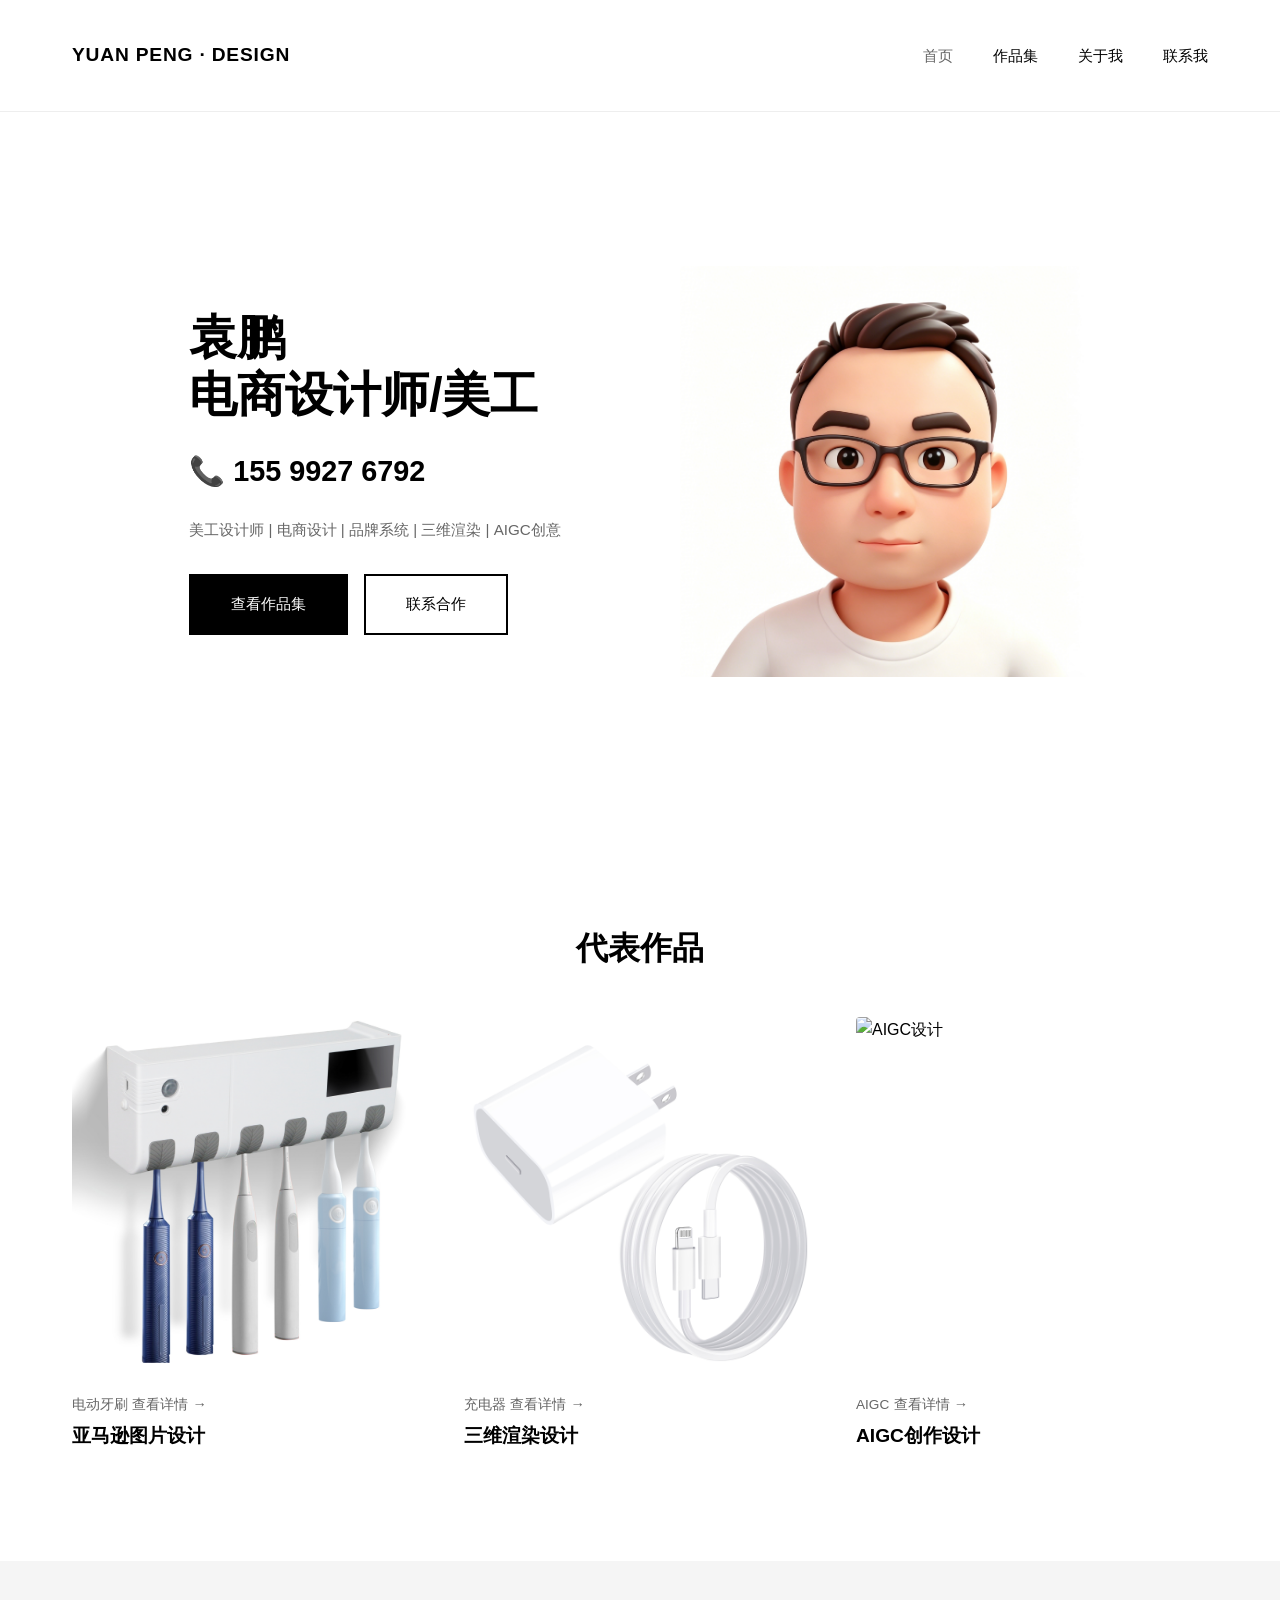
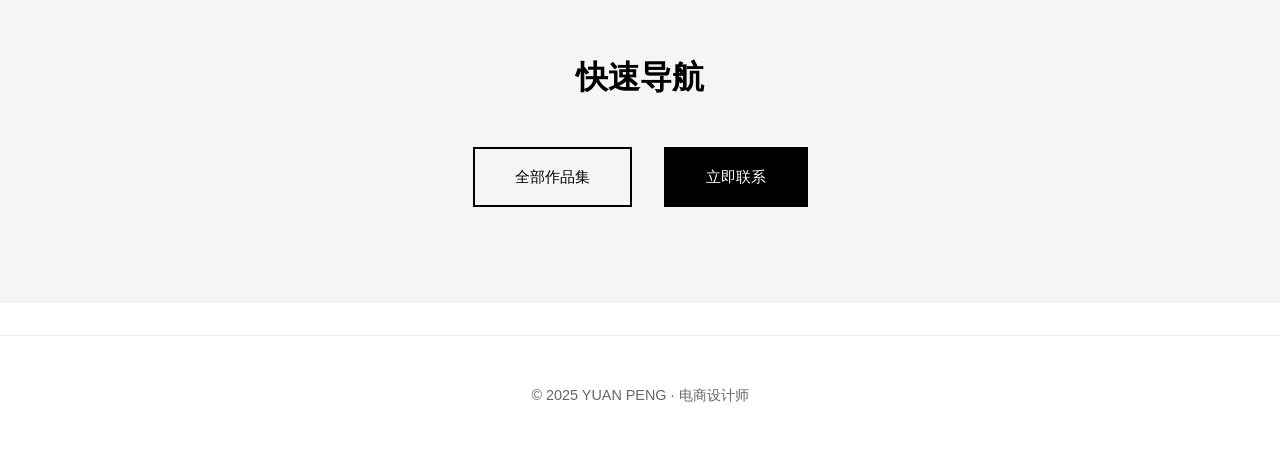
==== index.html @ ad04ab40 "Update index.html" ====
<!DOCTYPE html>
<html lang="zh-CN">
<head>
  <meta charset="UTF-8">
  <meta name="viewport" content="width=device-width, initial-scale=1.0">
  <title>袁 鹏 - 电商设计师 | 我的作品集</title>
  <meta name="description" content="专注电商设计、美工设计、AIGC创作，极简高级感设计风格，欢迎合作咨询。">
  <link rel="stylesheet" href="css/style.css">
</head>
<body>
<!-- 导航栏（PC端横向菜单，手机端汉堡菜单） -->
<nav class="navbar">
  <div class="container nav-wrap">
    <a href="index.html" class="logo">YUAN PENG · DESIGN</a>
    <ul class="nav-menu">
      <li><a href="index.html" class="active">首页</a></li>
      <li><a href="portfolio.html">作品集</a></li>
      <li><a href="about.html">关于我</a></li>
      <li><a href="contact.html">联系我</a></li>
    </ul>
    <button class="hamburger">☰</button>
  </div>
</nav>

<!-- 英雄区（核心：PC端左文右图，手机端自动上下结构） -->
<section class="hero">
  <div class="container">
    <div class="hero-content">
      <!-- 左侧文字区（PC左/手机上） -->
      <div class="hero-text-side">
        <h1>袁鹏<br>电商设计师/美工</h1>
        <p class="phone">📞 155 9927 6792</p>
        <p class="tags">美工设计师 | 电商设计 | 品牌系统 | 三维渲染 | AIGC创意</p>
        <div class="hero-buttons">
          <a href="portfolio.html" class="btn btn-primary">查看作品集</a>
          <a href="contact.html" class="btn btn-outline">联系合作</a>
        </div>
      </div>
      <!-- 右侧图片区（PC右/手机下） -->
      <div class="hero-image-side">
        <img src="images/avatar.jpg" alt="袁鹏的形象照" class="hero-img">
      </div>
    </div>
  </div>
</section>

<!-- 代表作品 -->
<section class="works-section">
  <div class="container">
    <h2>代表作品</h2>
    <div class="grid">
      <div class="work-card">
        <img src="images/dd-yashua/DDYS-1.jpg" alt="图片设计">
        <span class="work-tag">电动牙刷</span>
        <a href="work-detail.html" class="view-link">查看详情 →</a>
        <h3>亚马逊图片设计</h3>
      </div>
      <div class="work-card">
        <img src="images/chongdianqiXR/CDQ-1.jpg" alt="3D渲染设计">
        <span class="work-tag">充电器</span>
        <a href="work-detail.html" class="view-link">查看详情 →</a>
        <h3>三维渲染设计</h3>
      </div>
      <div class="work-card">
        <img src="videos/xungouqi-xr.mp4" alt="AIGC设计">
        <span class="work-tag">AIGC</span>
        <a href="work-detail.html" class="view-link">查看详情 →</a>
        <h3>AIGC创作设计</h3>
      </div>
    </div>
  </div>
</section>

<!-- 快捷入口 -->
<section class="cta-section" style="background:var(--light-gray)">
  <div class="container" style="text-align:center">
    <h2>快速导航</h2>
    <div style="margin-top:2rem; display:flex; gap:2rem; justify-content:center; flex-wrap:wrap">
      <a href="portfolio.html" class="btn">全部作品集</a>
      <a href="contact.html" class="btn btn-primary">立即联系</a>
    </div>
  </div>
</section>

<!-- 页脚 -->
<footer class="footer">
  <div class="container">
    <p>© 2025 YUAN PENG · 电商设计师</p>
  </div>
</footer>

<!-- 汉堡菜单交互JS（所有页面通用） -->
<script>
const hamburger = document.querySelector('.hamburger');
const navMenu = document.querySelector('.nav-menu');

// 点击汉堡按钮切换菜单显示/隐藏
hamburger.addEventListener('click', () => {
  navMenu.classList.toggle('active');
  // 按钮图标自动切换（☰ ↔ ✕）
  hamburger.textContent = navMenu.classList.contains('active') ? '✕' : '☰';
});

// 点击菜单项后自动收起菜单
document.querySelectorAll('.nav-menu a').forEach(link => {
  link.addEventListener('click', () => {
    navMenu.classList.remove('active');
    hamburger.textContent = '☰';
  });
});
</script>
</body>
</html>
---- css/style.css ----
/* ======================
   全局基础样式
====================== */
:root {
  --black: #000000;
  --light-gray: #f5f5f5;
  --white: #ffffff;
  --max-width: 1200px;
  --padding: 1rem 2rem;
}

* {
  margin: 0;
  padding: 0;
  box-sizing: border-box;
  font-family: -apple-system, BlinkMacSystemFont, "Segoe UI", Roboto, sans-serif;
}

body {
  line-height: 1.6;
  color: var(--black);
  background-color: var(--white);
}

.container {
  max-width: var(--max-width);
  margin: 0 auto;
  padding: var(--padding);
}

a {
  text-decoration: none;
  color: var(--black);
}

ul {
  list-style: none;
}

img {
  max-width: 100%;
  display: block;
}

h1, h2, h3 {
  line-height: 1.3;
  margin-bottom: 1rem;
  font-weight: 600;
}

p {
  margin-bottom: 1.5rem;
  color: #333;
  font-weight: 400;
}

/* ======================
   导航栏 + 汉堡菜单
====================== */
.navbar {
  padding: 1.5rem 0;
  border-bottom: 1px solid #eee;
  position: sticky;
  top: 0;
  background: var(--white);
  z-index: 999;
}

.nav-wrap {
  display: flex;
  justify-content: space-between;
  align-items: center;
}

.logo {
  font-size: 1.2rem;
  font-weight: 700;
  letter-spacing: 0.05rem;
}

.nav-menu {
  display: flex;
  gap: 2.5rem;
}

.nav-menu a {
  font-size: 0.95rem;
  transition: opacity 0.3s;
}

.nav-menu a.active,
.nav-menu a:hover {
  opacity: 0.6;
}

.hamburger {
  display: none;
  background: none;
  border: none;
  font-size: 1.5rem;
  cursor: pointer;
}

/* ======================
   按钮通用样式
====================== */
.btn {
  display: inline-block;
  padding: 1rem 2.5rem;
  border-radius: 0;
  transition: all 0.3s;
  border: 2px solid var(--black);
  cursor: pointer;
  font-size: 0.95rem;
}
.btn-primary {
  background: var(--black);
  color: var(--white);
}
.btn-outline {
  background: transparent;
  color: var(--black);
}
.btn:hover {
  opacity: 0.8;
}

/* ======================
   首页英雄区（PC左文右图 | 手机上下）
====================== */
.hero {
  padding: 6rem 0;
  min-height: 80vh;
  display: flex;
  align-items: center;
}

.hero-content {
  width: 100%;
}

/* PC端布局 */
@media (min-width: 769px) {
  .hero-content {
    display: flex;
    align-items: center;
    justify-content: space-between;
    gap: 5rem;
  }
  .hero-text-side {
    flex: 1;
    max-width: 550px;
    text-align: left;
  }
  .hero-image-side {
    flex: 1;
    max-width: 450px;
  }
  .hero-img {
    width: 100%;
    aspect-ratio: 1 / 1; /* 强制1:1正方形 */
    object-fit: cover;
    object-position: center;
    border-radius: 4px;
  }
}

/* 手机端布局 */
@media (max-width: 768px) {
  .hero-content {
    text-align: center;
  }
  .hero-text-side {
    margin-bottom: 2rem;
  }
  .hero-img {
    width: 100%;
    max-width: 300px; /* 手机端限制最大宽度，避免撑满 */
    aspect-ratio: 1 / 1; /* 手机端也改为正方形 */
    margin: 0 auto;
    object-fit: cover;
    border-radius: 4px; /* 去掉圆形，改为和PC端一致的圆角 */
    border: none; /* 去掉圆形边框 */
  }
  .hero-buttons {
    justify-content: center;
  }
}

/* 英雄区文字样式 */
.hero-text-side h1 {
  font-size: 3rem;
  line-height: 1.2;
  font-weight: 700;
}
.phone {
  font-size: 1.8rem;
  font-weight: 600;
  color: var(--black);
  margin: 1.5rem 0;
}
.tags {
  font-size: 0.95rem;
  color: #666;
  margin-bottom: 2rem;
}
.hero-buttons {
  display: flex;
  gap: 1rem;
  flex-wrap: wrap;
}

/* ======================
   作品展示网格（首页+作品集）
====================== */
.works-section,
.portfolio-section {
  padding: 5rem 0;
}
section h2 {
  text-align: center;
  font-size: 2rem;
  margin-bottom: 3rem;
}
.section-desc {
  text-align: center;
  max-width: 600px;
  margin: 0 auto 3rem;
  color: #666;
}
.grid {
  display: grid;
  grid-template-columns: repeat(auto-fit, minmax(300px, 1fr));
  gap: 2.5rem;
}
.work-card {
  transition: transform 0.3s;
}
.work-card:hover {
  transform: translateY(-5px);
}
.work-card img {
  width: 100%;
  aspect-ratio: 1 / 1; 
  object-fit: cover;
  margin-bottom: 1rem;
  border-radius: 4px;
}
.work-tag {
  display: inline-block;
  font-size: 0.85rem;
  color: #666;
  margin-bottom: 0.5rem;
}
.work-card h3 {
  font-size: 1.2rem;
}
.view-link {
  display: inline-block;
  margin-top: 0.5rem;
  font-size: 0.9rem;
  color: #666;
  transition: color 0.3s;
}
.view-link:hover {
  color: var(--black);
}

/* ======================
   淘宝式作品画廊（大图+缩略图切换）
====================== */
.tb-gallery {
  max-width: 900px;
  margin: 0 auto 3rem;
}
.tb-main {
  width: 100%;
  margin-bottom: 1rem;
}
.tb-main img {
  width: 100%;
  height: auto;
  object-fit: cover;
  border-radius: 4px;
}
.tb-thumb {
  display: flex;
  gap: 0.8rem;
  overflow-x: auto;
  padding-bottom: 0.5rem;
}
.tb-thumb img {
  width: 90px;
  height: 90px;
  object-fit: cover;
  border-radius: 2px;
  cursor: pointer;
  opacity: 0.85;
  transition: all 0.2s ease;
  border: 2px solid transparent;
  flex-shrink: 0;
}
.tb-thumb img.active {
  border-color: #000;
  opacity: 1;
}
.tb-thumb img:hover {
  opacity: 1;
}

/* ======================
   关于我页面（工作经历+专业技能）
====================== */
.about-section {
  padding: 6rem 0;
}
.about-content {
  display: flex;
  align-items: flex-start;
  gap: 4rem;
}
.about-text {
  flex: 1;
}
.about-image {
  flex: 1;
}
.about-img {
  width: 100%;
  height: 400px;
  object-fit: cover;
  border-radius: 4px;
}

/* 工作经历样式 */
.experience-list {
  margin: 1rem 0;
}
.experience-item {
  margin-bottom: 2rem;
}
.experience-item h3 {
  font-size: 1.1rem;
  margin-bottom: 0.8rem;
  color: #000;
}
.experience-item ul {
  padding-left: 1.2rem;
  margin-top: 0.5rem;
}
.experience-item li {
  margin-bottom: 0.6rem;
  line-height: 1.6;
  list-style: disc;
}

/* 专业技能样式 */
.skills-group {
  margin-top: 1rem;
}
.skill-item {
  margin-bottom: 0.8rem;
  line-height: 1.6;
}

/* ======================
   联系我页面
====================== */
.contact-section {
  padding: 6rem 0;
}
.contact-content {
  display: flex;
  gap: 4rem;
}
.contact-info, .contact-form {
  flex: 1;
}
.contact-item {
  margin-bottom: 2rem;
}
.contact-form input, 
.contact-form textarea {
  width: 100%;
  padding: 1rem;
  margin-bottom: 1rem;
  border: 1px solid #ddd;
  font-family: inherit;
}

/* ======================
   作品详情页面
====================== */
.work-detail-section {
  padding: 6rem 0;
}
.work-detail-header {
  text-align: center;
  margin-bottom: 3rem;
}
.work-tag-detail {
  color: #666;
  font-size: 1rem;
}
.work-detail-content {
  max-width: 800px;
  margin: 0 auto;
}
.back-link {
  text-align: center;
  margin-top: 3rem;
}

/* ======================
   快捷入口 + 页脚
====================== */
.cta-section {
  padding: 5rem 0;
}
.footer {
  padding: 2rem 0;
  text-align: center;
  border-top: 1px solid #eee;
  margin-top: 2rem;
}
.footer p {
  color: #666;
  margin: 0;
  font-size: 0.9rem;
}

/* ======================
   移动端全适配
====================== */
@media (max-width: 768px) {
  /* 汉堡菜单 */
  .nav-menu {
    display: none;
    position: absolute;
    top: 100%;
    left: 0;
    right: 0;
    background: var(--white);
    flex-direction: column;
    gap: 1.5rem;
    padding: 1.5rem 2rem;
    border-top: 1px solid #eee;
    box-shadow: 0 4px 6px rgba(0,0,0,0.05);
  }
  .nav-menu.active {
    display: flex;
  }
  .hamburger {
    display: block;
  }

  /* 字体适配 */
  .hero-text-side h1 {
    font-size: 2.2rem;
  }
  .grid {
    grid-template-columns: 1fr;
  }

  /* 页面布局适配 */
  .about-content, 
  .contact-content {
    flex-direction: column;
    gap: 2rem;
  }
  .about-img {
    height: 300px;
  }

  /* 淘宝画廊移动端 */
  .tb-thumb img{
    width: 70px;
    height: 70px;
  }
}
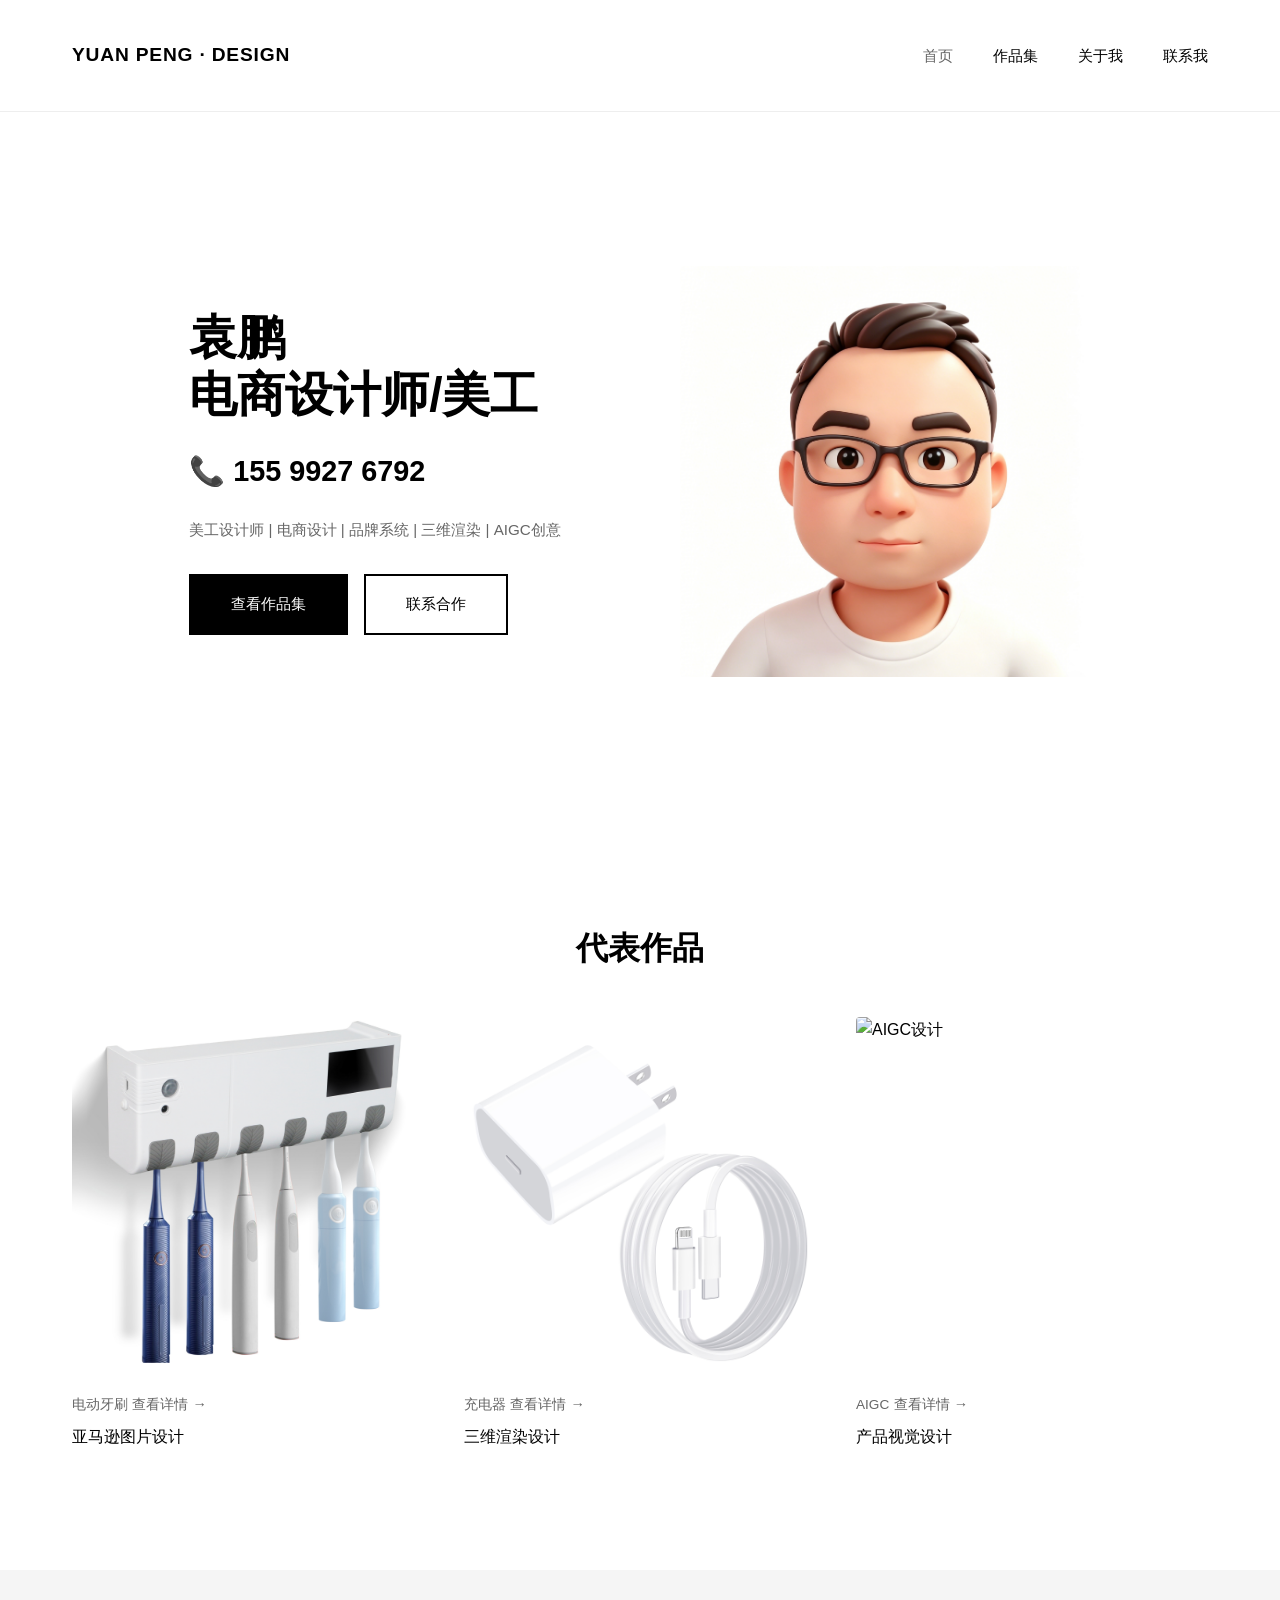
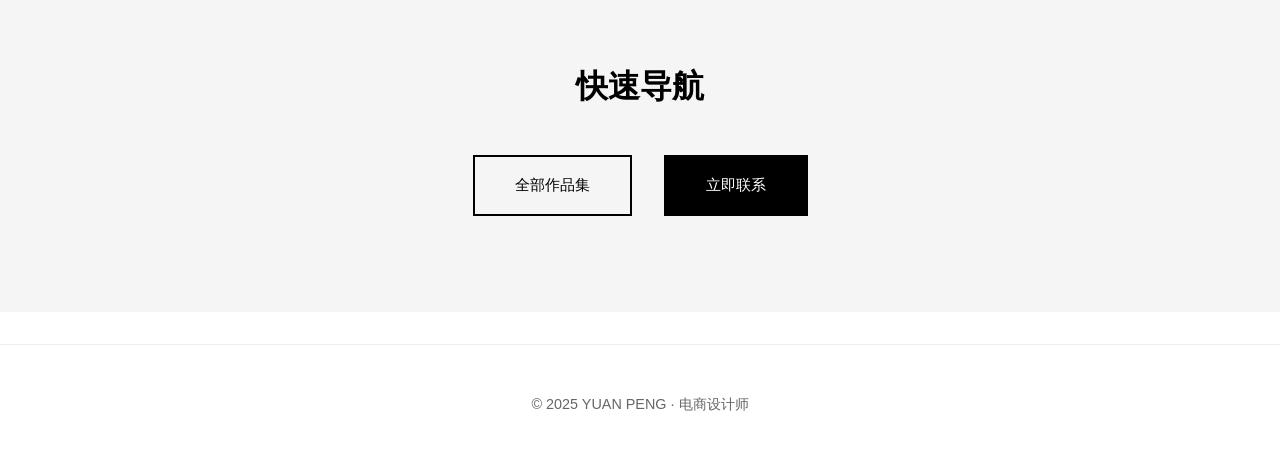
==== commit 6810b477: "Update index.html" ====
--- a/index.html
+++ b/index.html
@@ -53,19 +53,19 @@
         <img src="images/dd-yashua/DDYS-1.jpg" alt="图片设计">
         <span class="work-tag">电动牙刷</span>
         <a href="work-detail.html" class="view-link">查看详情 →</a>
-        <h3>亚马逊图片设计</h3>
+        <p><a href="work-detail.html?product=electric-toothbrush">亚马逊图片设计</a></p>
       </div>
       <div class="work-card">
         <img src="images/chongdianqiXR/CDQ-1.jpg" alt="3D渲染设计">
         <span class="work-tag">充电器</span>
         <a href="work-detail.html" class="view-link">查看详情 →</a>
-        <h3>三维渲染设计</h3>
+        <p><a href="work-detail.html?product=charger">三维渲染设计</a></p>
       </div>
       <div class="work-card">
         <img src="videos/xungouqi-xr.mp4" alt="AIGC设计">
         <span class="work-tag">AIGC</span>
         <a href="work-detail.html" class="view-link">查看详情 →</a>
-        <h3>AIGC创作设计</h3>
+        <p><a href="work-detail.html?product=color-light">产品视觉设计</a></p>
       </div>
     </div>
   </div>
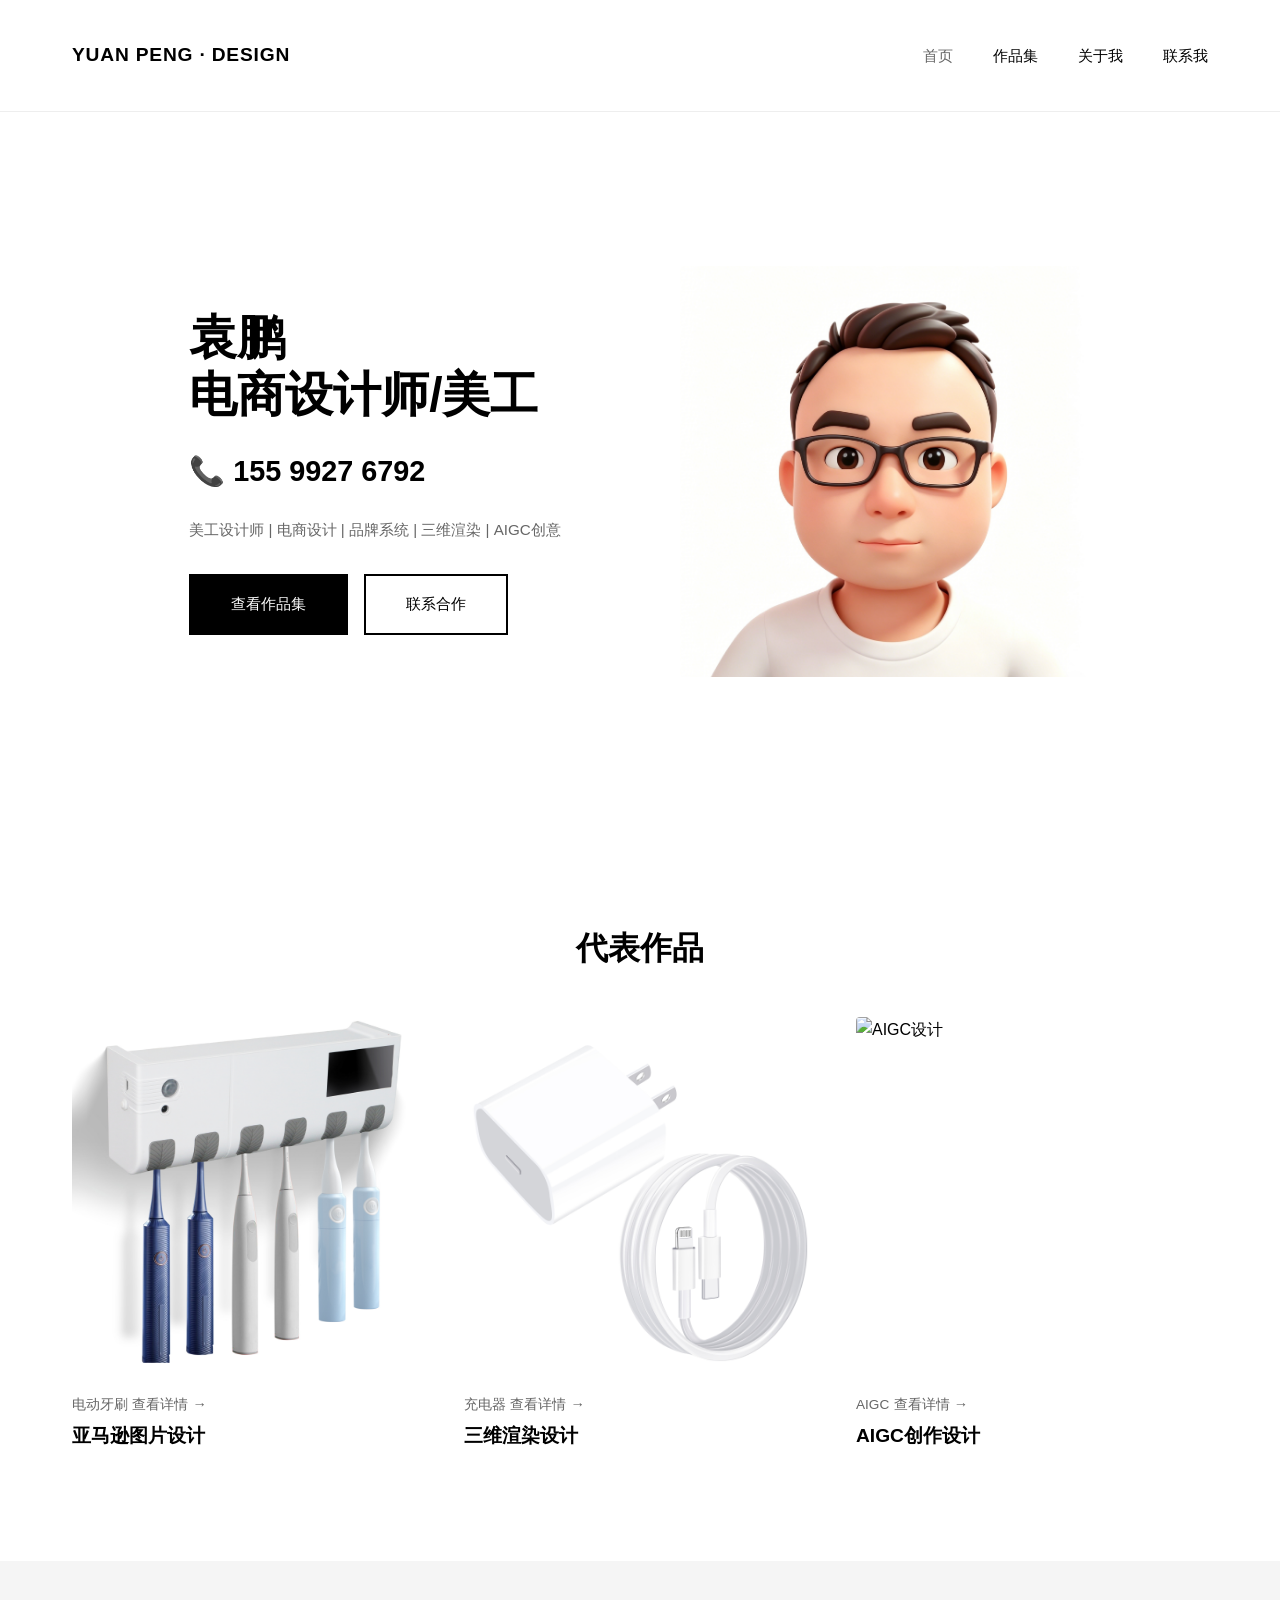
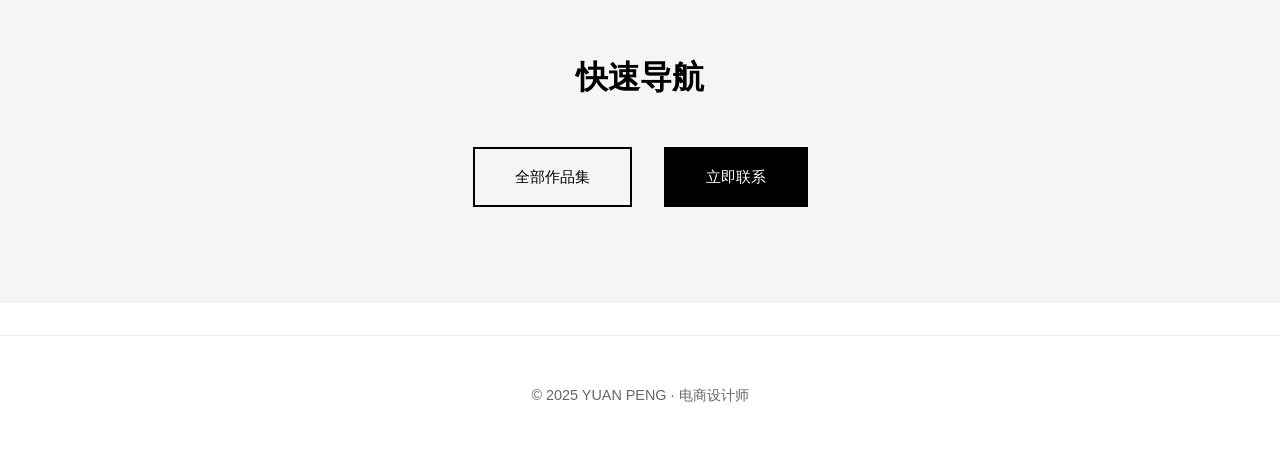
==== commit 34eee50f: "Update index.html" ====
--- a/index.html
+++ b/index.html
@@ -53,19 +53,19 @@
         <img src="images/dd-yashua/DDYS-1.jpg" alt="图片设计">
         <span class="work-tag">电动牙刷</span>
         <a href="work-detail.html" class="view-link">查看详情 →</a>
-        <p><a href="work-detail.html?product=electric-toothbrush">亚马逊图片设计</a></p>
+        <h3>亚马逊图片设计</h3>
       </div>
       <div class="work-card">
         <img src="images/chongdianqiXR/CDQ-1.jpg" alt="3D渲染设计">
         <span class="work-tag">充电器</span>
         <a href="work-detail.html" class="view-link">查看详情 →</a>
-        <p><a href="work-detail.html?product=charger">三维渲染设计</a></p>
+        <h3>三维渲染设计</h3>
       </div>
       <div class="work-card">
         <img src="videos/xungouqi-xr.mp4" alt="AIGC设计">
         <span class="work-tag">AIGC</span>
         <a href="work-detail.html" class="view-link">查看详情 →</a>
-        <p><a href="work-detail.html?product=color-light">产品视觉设计</a></p>
+        <h3>AIGC创作设计</h3>
       </div>
     </div>
   </div>
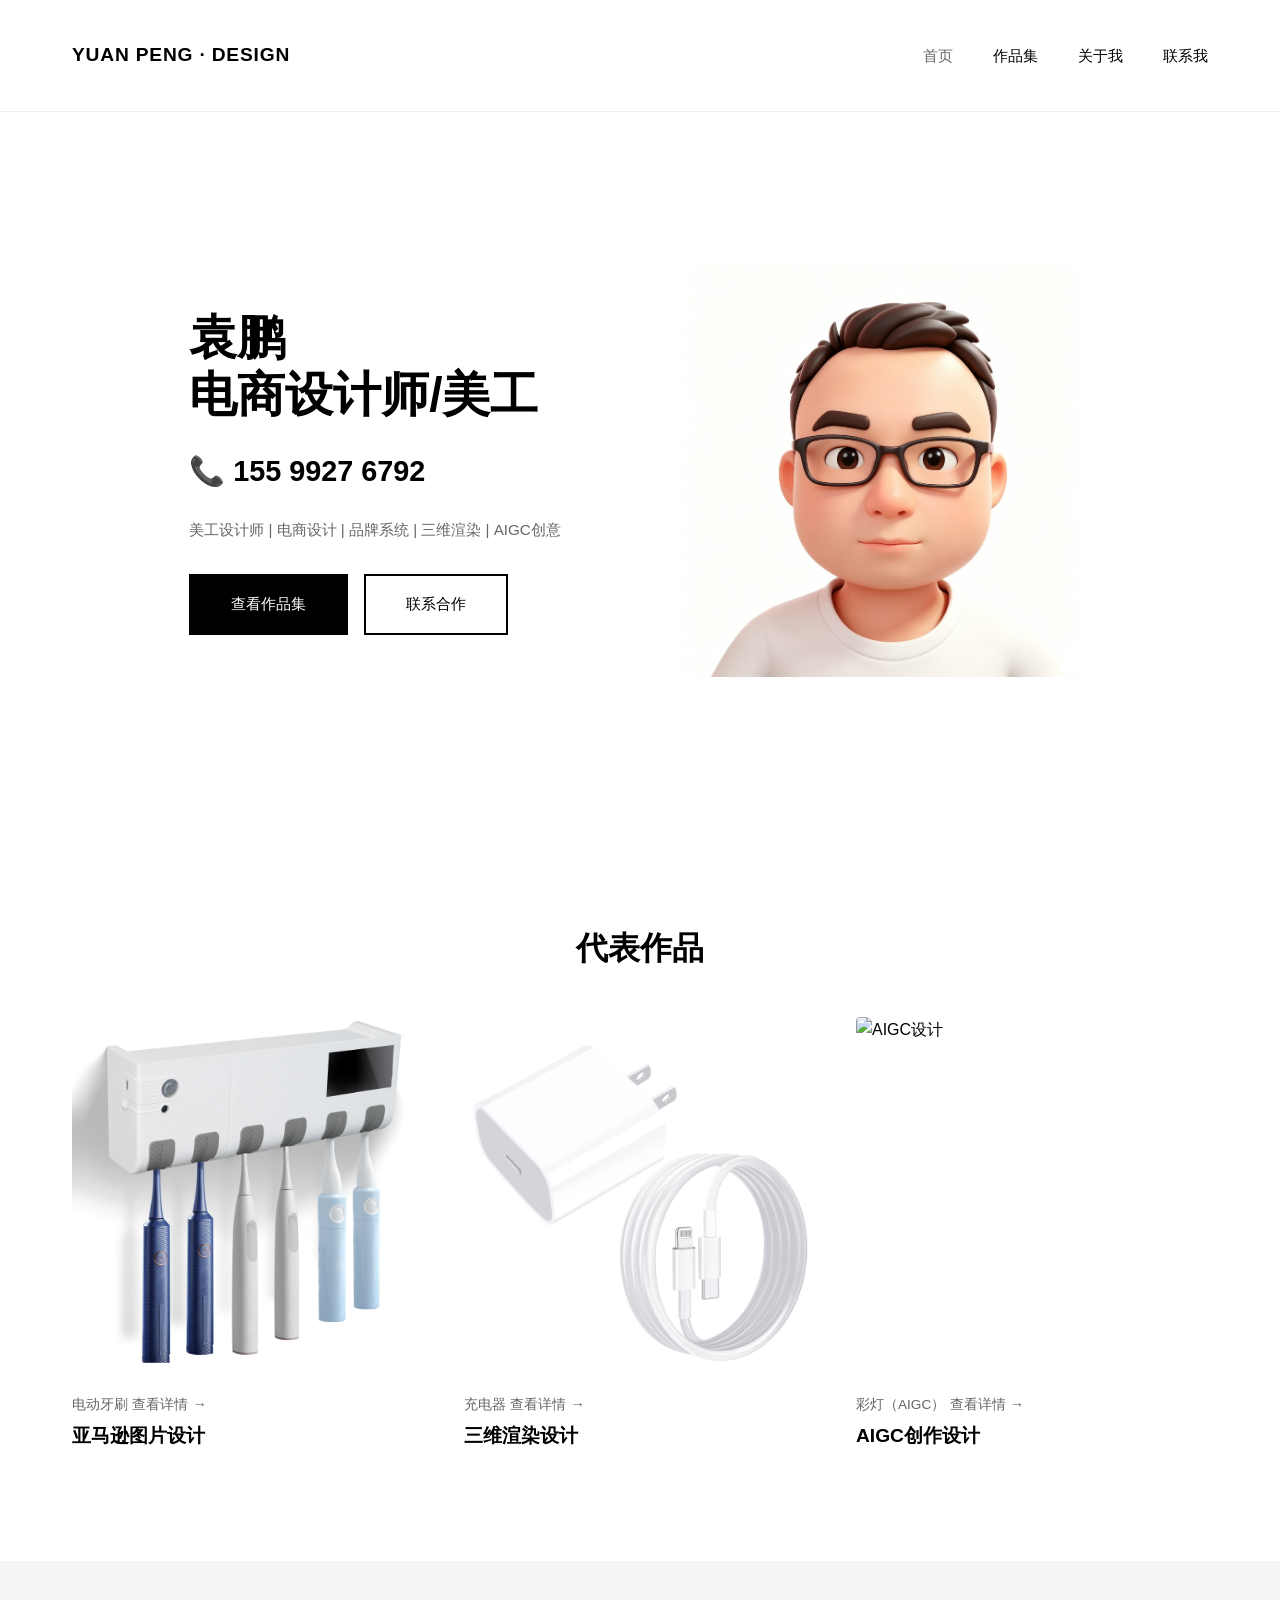
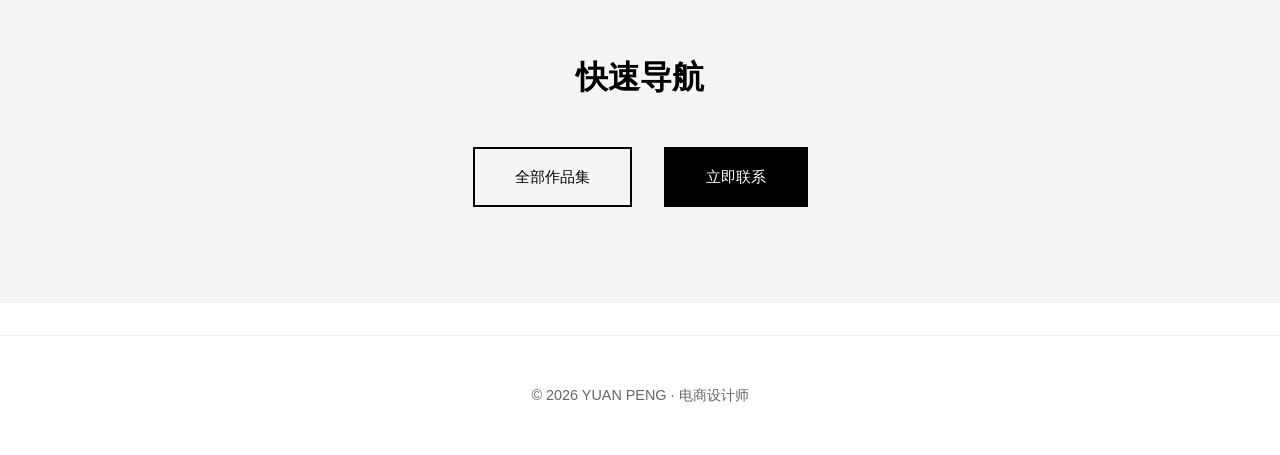
==== commit c9404820: "Update index.html" ====
--- a/index.html
+++ b/index.html
@@ -53,19 +53,19 @@
         <img src="images/dd-yashua/DDYS-1.jpg" alt="图片设计">
         <span class="work-tag">电动牙刷</span>
         <a href="work-detail.html" class="view-link">查看详情 →</a>
-        <h3>亚马逊图片设计</h3>
+        <span style="background-color: #ffff99;"><h3><a href="work-detail.html?product=dd-yashua">亚马逊图片设计</a></h3></span>
       </div>
       <div class="work-card">
         <img src="images/chongdianqiXR/CDQ-1.jpg" alt="3D渲染设计">
         <span class="work-tag">充电器</span>
         <a href="work-detail.html" class="view-link">查看详情 →</a>
-        <h3>三维渲染设计</h3>
+        <span style="background-color: #ffff99;"><h3><a href="work-detail.html?product=chongdianqiXR">三维渲染设计</a></h3></span>
       </div>
       <div class="work-card">
         <img src="videos/xungouqi-xr.mp4" alt="AIGC设计">
-        <span class="work-tag">AIGC</span>
+        <span class="work-tag">彩灯（AIGC）</span>
         <a href="work-detail.html" class="view-link">查看详情 →</a>
-        <h3>AIGC创作设计</h3>
+        <span style="background-color: #ffff99;"><h3><a href="work-detail.html?product=Caideng">AIGC创作设计</a></h3></span>
       </div>
     </div>
   </div>
@@ -85,7 +85,7 @@
 <!-- 页脚 -->
 <footer class="footer">
   <div class="container">
-    <p>© 2025 YUAN PENG · 电商设计师</p>
+    <p>© 2026 YUAN PENG · 电商设计师</p>
   </div>
 </footer>
 
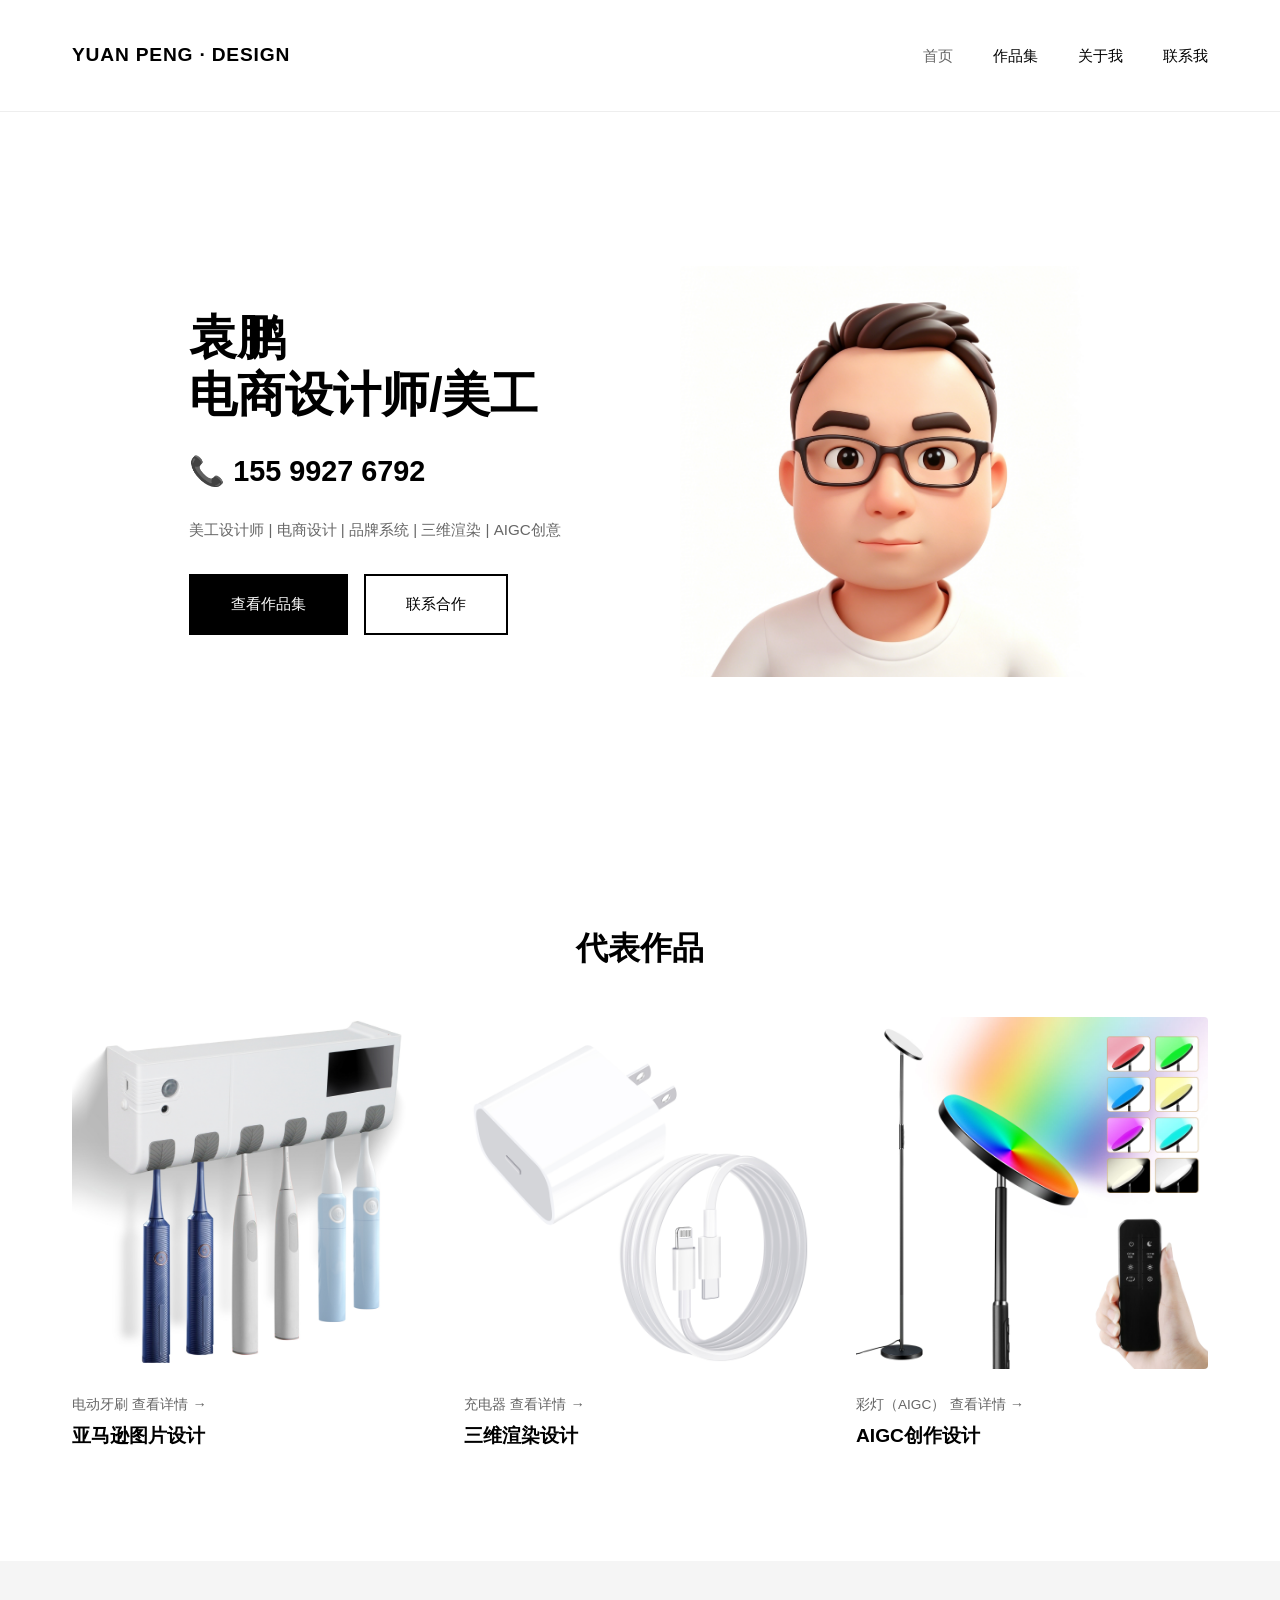
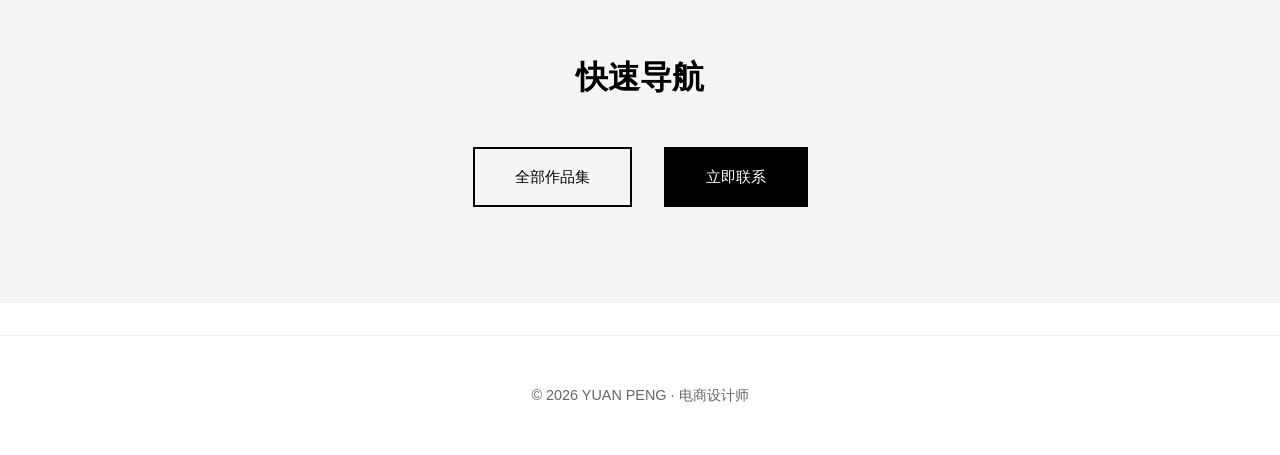
==== commit 94251248: "Update index.html" ====
--- a/index.html
+++ b/index.html
@@ -62,7 +62,7 @@
         <span style="background-color: #ffff99;"><h3><a href="work-detail.html?product=chongdianqiXR">三维渲染设计</a></h3></span>
       </div>
       <div class="work-card">
-        <img src="videos/xungouqi-xr.mp4" alt="AIGC设计">
+        <img src="images/Caideng/CD-1.jpg" alt="AIGC设计">
         <span class="work-tag">彩灯（AIGC）</span>
         <a href="work-detail.html" class="view-link">查看详情 →</a>
         <span style="background-color: #ffff99;"><h3><a href="work-detail.html?product=Caideng">AIGC创作设计</a></h3></span>
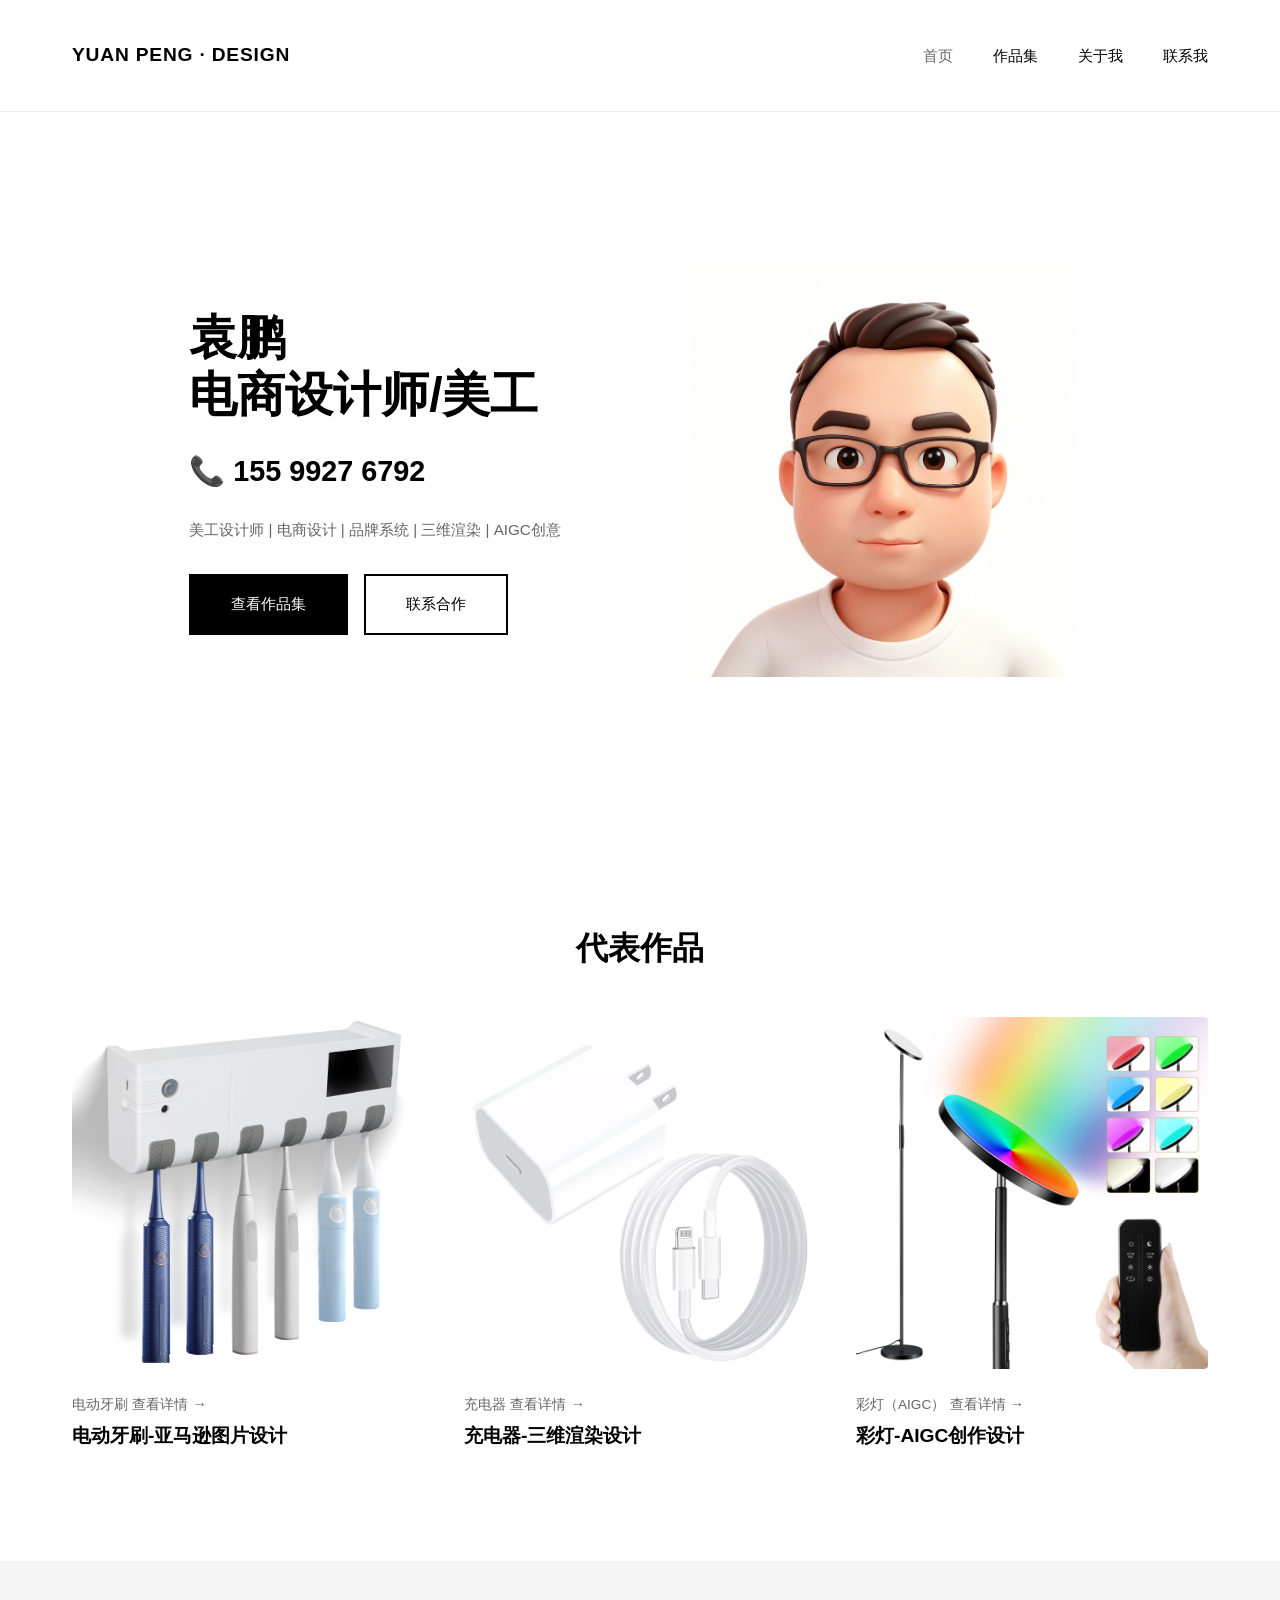
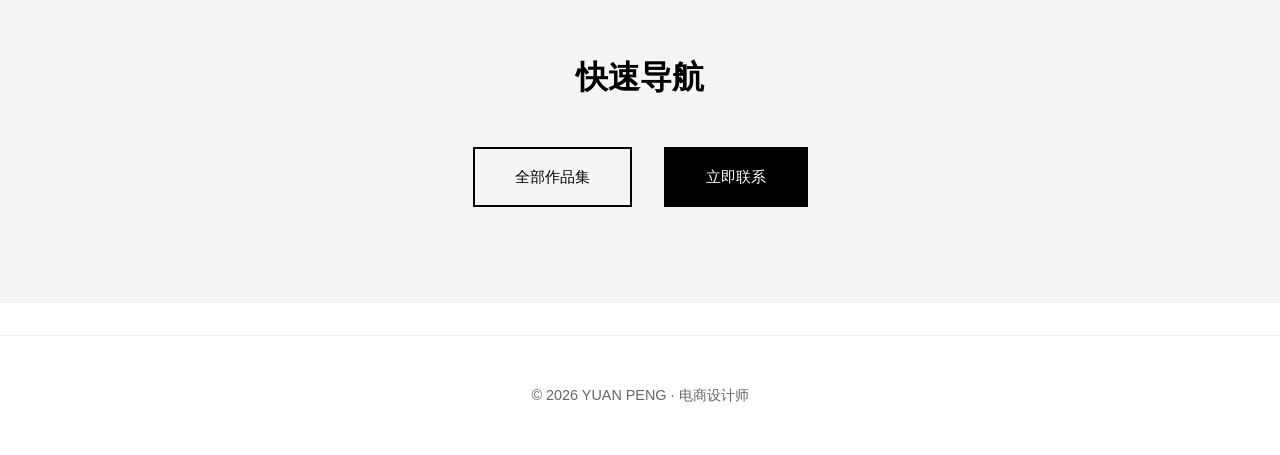
==== commit 71666fb6: "Update index.html" ====
--- a/index.html
+++ b/index.html
@@ -53,19 +53,19 @@
         <img src="images/dd-yashua/DDYS-1.jpg" alt="图片设计">
         <span class="work-tag">电动牙刷</span>
         <a href="work-detail.html" class="view-link">查看详情 →</a>
-        <span style="background-color: #ffff99;"><h3><a href="work-detail.html?product=dd-yashua">亚马逊图片设计</a></h3></span>
+        <span style="background-color: #ffff99;"><h3><a href="work-detail.html?product=dd-yashua">电动牙刷-亚马逊图片设计</a></h3></span>
       </div>
       <div class="work-card">
         <img src="images/chongdianqiXR/CDQ-1.jpg" alt="3D渲染设计">
         <span class="work-tag">充电器</span>
         <a href="work-detail.html" class="view-link">查看详情 →</a>
-        <span style="background-color: #ffff99;"><h3><a href="work-detail.html?product=chongdianqiXR">三维渲染设计</a></h3></span>
+        <span style="background-color: #ffff99;"><h3><a href="work-detail.html?product=chongdianqiXR">充电器-三维渲染设计</a></h3></span>
       </div>
       <div class="work-card">
         <img src="images/Caideng/CD-1.jpg" alt="AIGC设计">
         <span class="work-tag">彩灯（AIGC）</span>
         <a href="work-detail.html" class="view-link">查看详情 →</a>
-        <span style="background-color: #ffff99;"><h3><a href="work-detail.html?product=Caideng">AIGC创作设计</a></h3></span>
+        <span style="background-color: #ffff99;"><h3><a href="work-detail.html?product=Caideng">彩灯-AIGC创作设计</a></h3></span>
       </div>
     </div>
   </div>
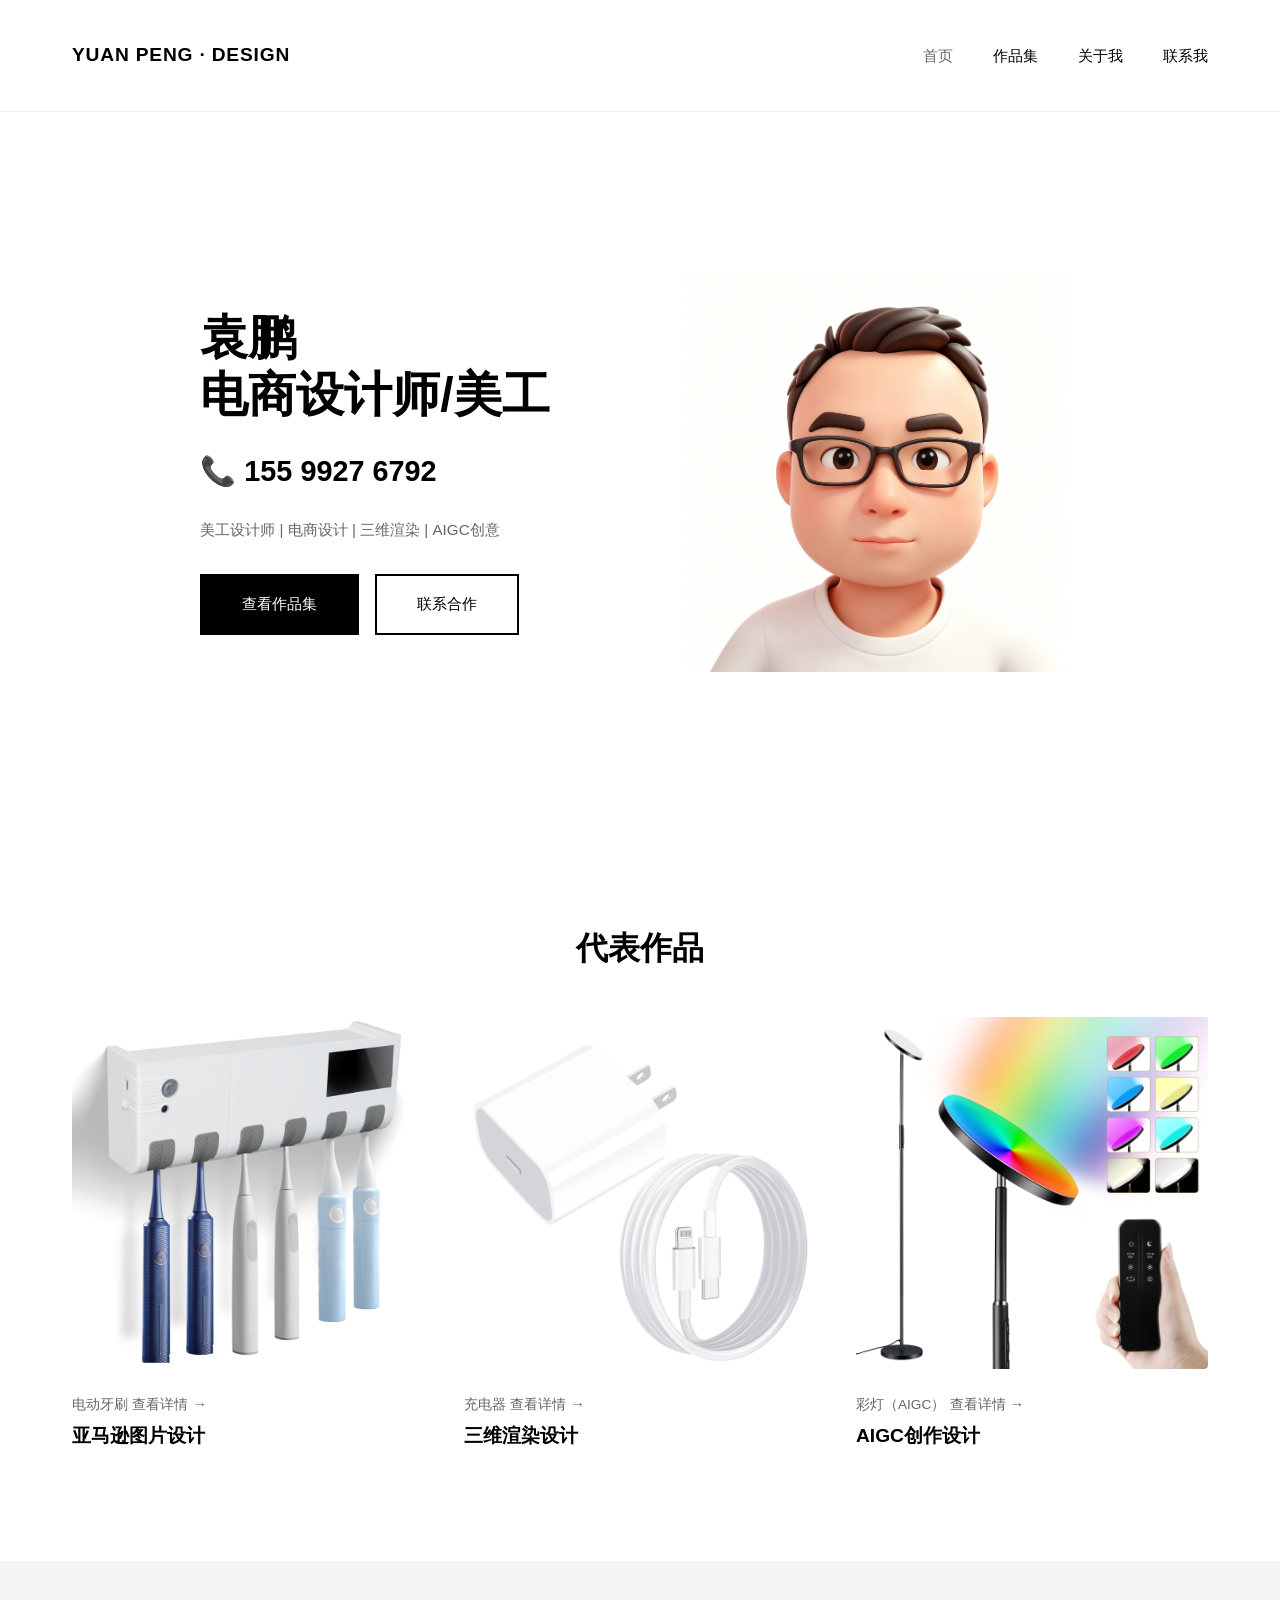
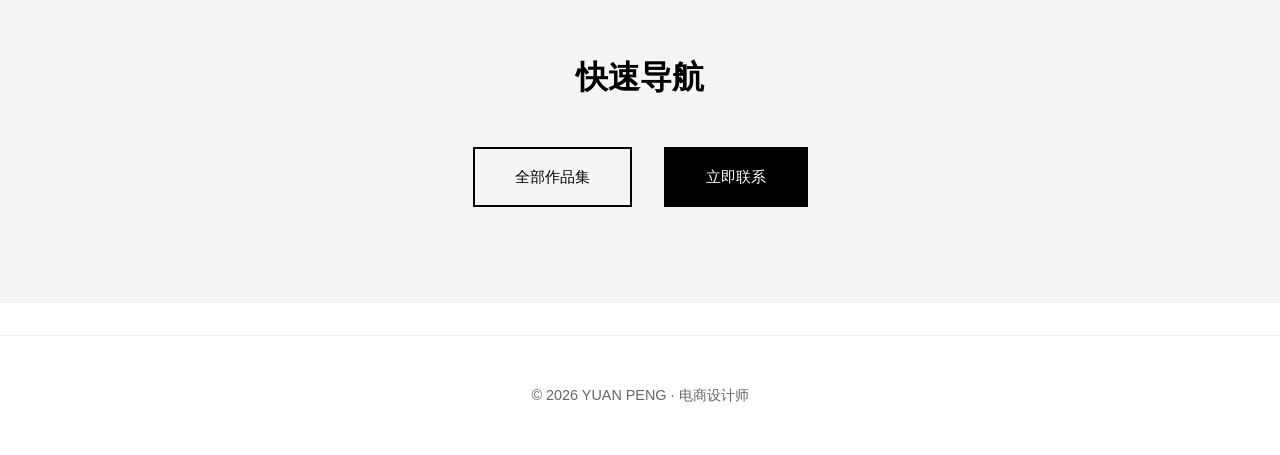
==== commit 4b525463: "Update index.html" ====
--- a/index.html
+++ b/index.html
@@ -6,6 +6,14 @@
   <title>袁 鹏 - 电商设计师 | 我的作品集</title>
   <meta name="description" content="专注电商设计、美工设计、AIGC创作，极简高级感设计风格，欢迎合作咨询。">
   <link rel="stylesheet" href="css/style.css">
+  <style>
+    /* 新增：链接继承样式，无下划线、不改变原有外观 */
+    <span style="background: #ffff99;">.work-card a {
+      color: inherit;
+      text-decoration: none;
+      display: block;
+    }</span>
+  </style>
 </head>
 <body>
 <!-- 导航栏（PC端横向菜单，手机端汉堡菜单） -->
@@ -21,8 +29,7 @@
     <button class="hamburger">☰</button>
   </div>
 </nav>
-
-<!-- 英雄区（核心：PC端左文右图，手机端自动上下结构） -->
+<!-- 英雄区（PC端左文右图，手机端自动上下结构） -->
 <section class="hero">
   <div class="container">
     <div class="hero-content">
@@ -30,7 +37,7 @@
       <div class="hero-text-side">
         <h1>袁鹏<br>电商设计师/美工</h1>
         <p class="phone">📞 155 9927 6792</p>
-        <p class="tags">美工设计师 | 电商设计 | 品牌系统 | 三维渲染 | AIGC创意</p>
+        <p class="tags">美工设计师 | 电商设计 | 三维渲染 | AIGC创意</p>
         <div class="hero-buttons">
           <a href="portfolio.html" class="btn btn-primary">查看作品集</a>
           <a href="contact.html" class="btn btn-outline">联系合作</a>
@@ -43,34 +50,38 @@
     </div>
   </div>
 </section>
-
 <!-- 代表作品 -->
 <section class="works-section">
   <div class="container">
     <h2>代表作品</h2>
     <div class="grid">
       <div class="work-card">
-        <img src="images/dd-yashua/DDYS-1.jpg" alt="图片设计">
-        <span class="work-tag">电动牙刷</span>
-        <a href="work-detail.html" class="view-link">查看详情 →</a>
-        <span style="background-color: #ffff99;"><h3><a href="work-detail.html?product=dd-yashua">电动牙刷-亚马逊图片设计</a></h3></span>
+        <span style="background: #ffff99;"><a href="work-detail.html?product=dd-yashua"></span>
+          <img src="images/dd-yashua/DDYS-1.jpg" alt="图片设计">
+          <span class="work-tag">电动牙刷</span>
+          <a href="work-detail.html" class="view-link">查看详情 →</a>
+          <h3>亚马逊图片设计</h3>
+        <span style="background: #ffff99;"></a></span>
       </div>
       <div class="work-card">
-        <img src="images/chongdianqiXR/CDQ-1.jpg" alt="3D渲染设计">
-        <span class="work-tag">充电器</span>
-        <a href="work-detail.html" class="view-link">查看详情 →</a>
-        <span style="background-color: #ffff99;"><h3><a href="work-detail.html?product=chongdianqiXR">充电器-三维渲染设计</a></h3></span>
+        <span style="background: #ffff99;"><a href="work-detail.html?product=chongdianqiXR"></span>
+          <img src="images/chongdianqiXR/CDQ-1.jpg" alt="3D渲染设计">
+          <span class="work-tag">充电器</span>
+          <a href="work-detail.html" class="view-link">查看详情 →</a>
+          <h3>三维渲染设计</h3>
+        <span style="background: #ffff99;"></a></span>
       </div>
       <div class="work-card">
-        <img src="images/Caideng/CD-1.jpg" alt="AIGC设计">
-        <span class="work-tag">彩灯（AIGC）</span>
-        <a href="work-detail.html" class="view-link">查看详情 →</a>
-        <span style="background-color: #ffff99;"><h3><a href="work-detail.html?product=Caideng">彩灯-AIGC创作设计</a></h3></span>
+        <span style="background: #ffff99;"><a href="work-detail.html?product=Caideng"></span>
+          <img src="images/Caideng/CD-1.jpg" alt="AIGC设计">
+          <span class="work-tag">彩灯（AIGC）</span>
+          <a href="work-detail.html" class="view-link">查看详情 →</a>
+          <h3>AIGC创作设计</h3>
+        <span style="background: #ffff99;"></a></span>
       </div>
     </div>
   </div>
 </section>
-
 <!-- 快捷入口 -->
 <section class="cta-section" style="background:var(--light-gray)">
   <div class="container" style="text-align:center">
@@ -81,26 +92,22 @@
     </div>
   </div>
 </section>
-
 <!-- 页脚 -->
 <footer class="footer">
   <div class="container">
     <p>© 2026 YUAN PENG · 电商设计师</p>
   </div>
 </footer>
-
 <!-- 汉堡菜单交互JS（所有页面通用） -->
 <script>
 const hamburger = document.querySelector('.hamburger');
 const navMenu = document.querySelector('.nav-menu');
-
 // 点击汉堡按钮切换菜单显示/隐藏
 hamburger.addEventListener('click', () => {
   navMenu.classList.toggle('active');
   // 按钮图标自动切换（☰ ↔ ✕）
   hamburger.textContent = navMenu.classList.contains('active') ? '✕' : '☰';
 });
-
 // 点击菜单项后自动收起菜单
 document.querySelectorAll('.nav-menu a').forEach(link => {
   link.addEventListener('click', () => {
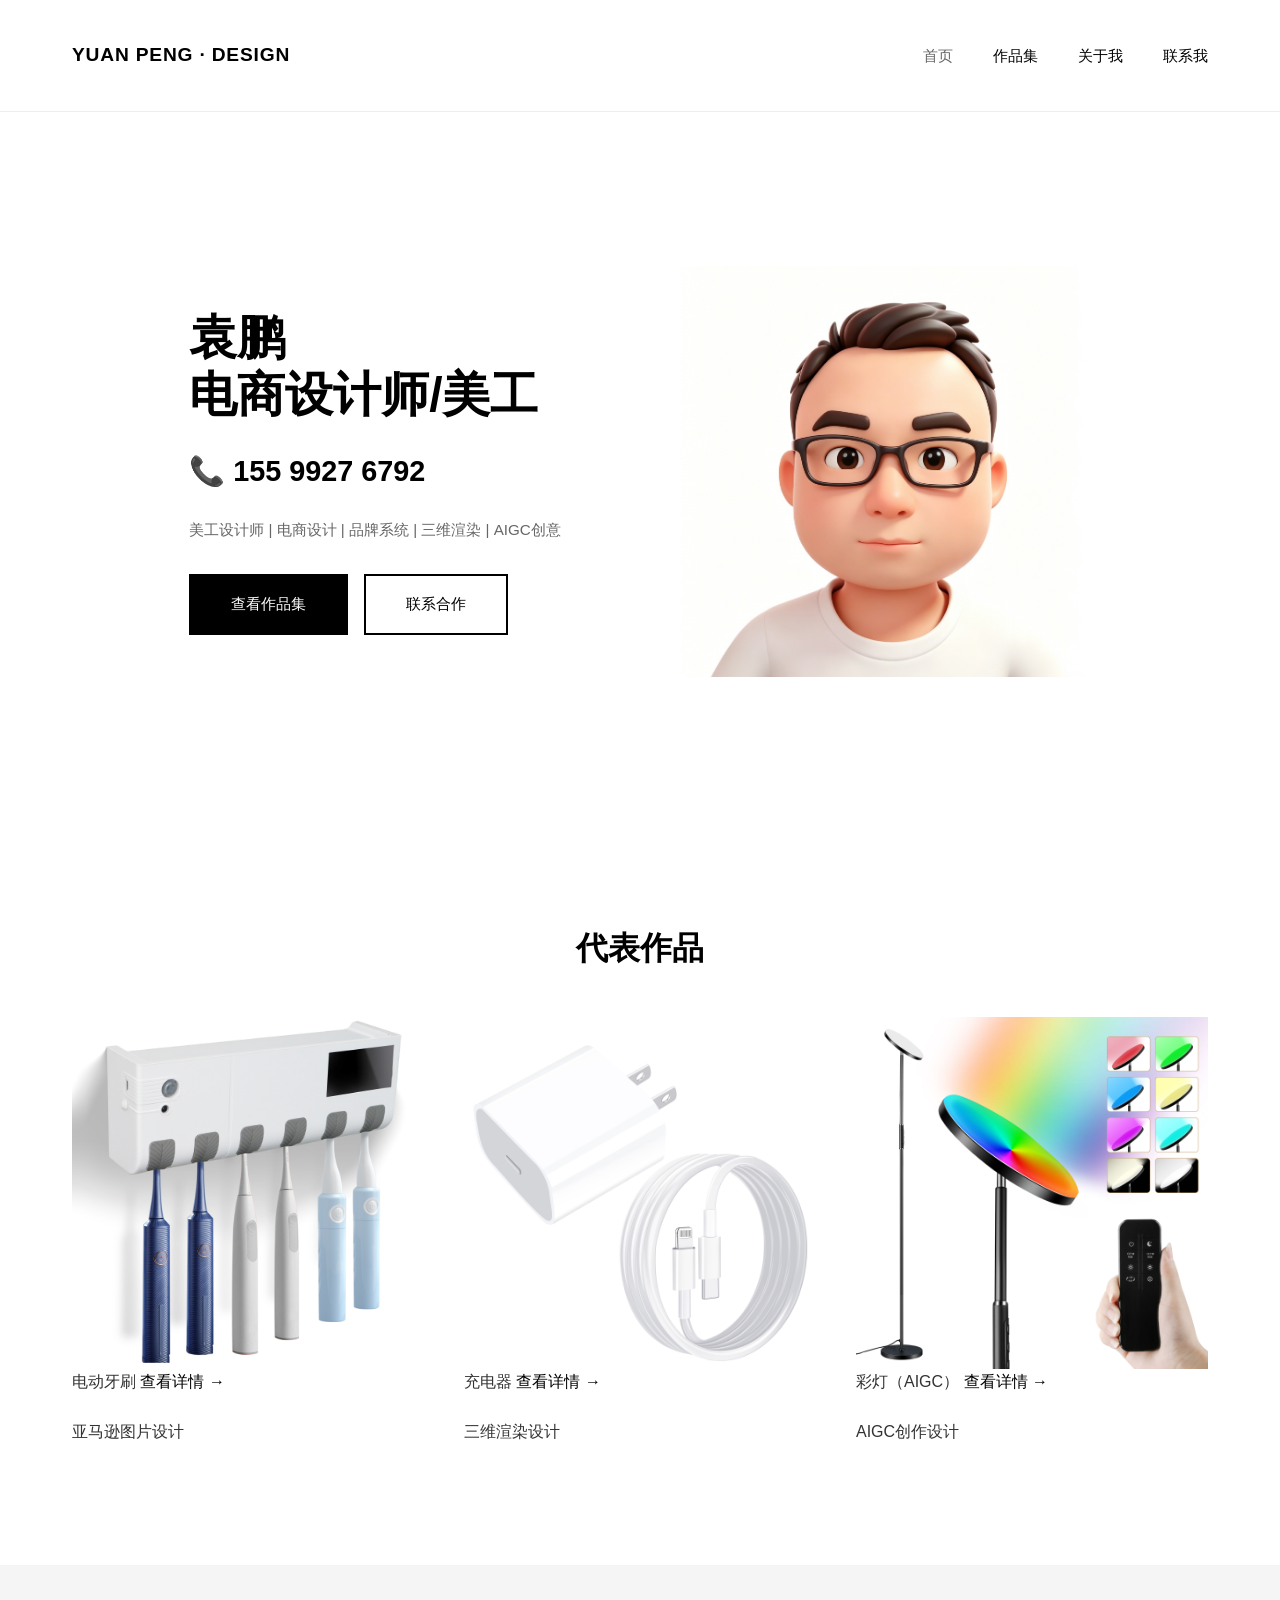
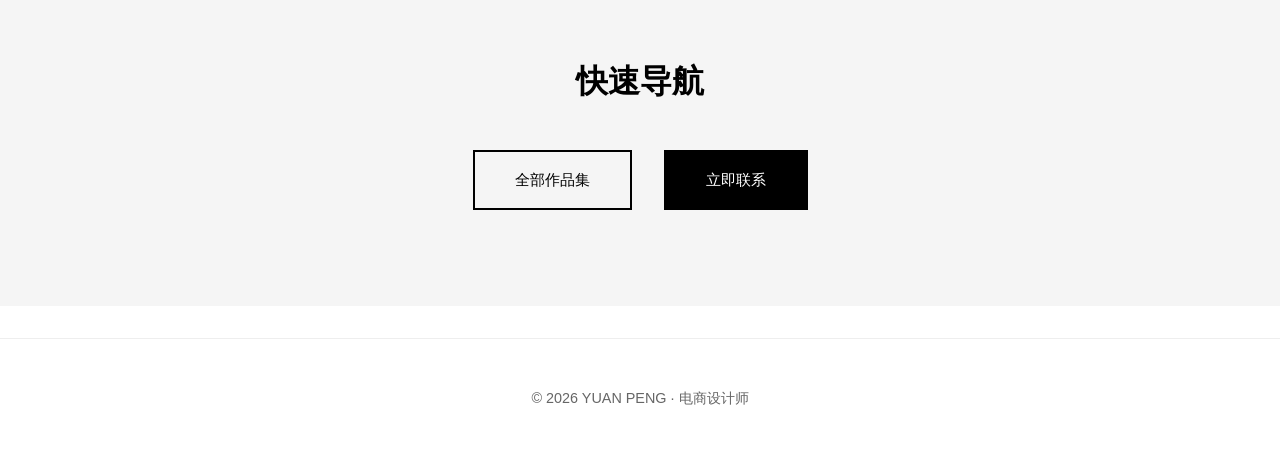
==== commit 620b9e7d: "Update index.html" ====
--- a/index.html
+++ b/index.html
@@ -6,17 +6,9 @@
   <title>袁 鹏 - 电商设计师 | 我的作品集</title>
   <meta name="description" content="专注电商设计、美工设计、AIGC创作，极简高级感设计风格，欢迎合作咨询。">
   <link rel="stylesheet" href="css/style.css">
-  <style>
-    /* 新增：链接继承样式，无下划线、不改变原有外观 */
-    <span style="background: #ffff99;">.work-card a {
-      color: inherit;
-      text-decoration: none;
-      display: block;
-    }</span>
-  </style>
 </head>
 <body>
-<!-- 导航栏（PC端横向菜单，手机端汉堡菜单） -->
+<!-- 导航栏（和原代码完全一致，无改动） -->
 <nav class="navbar">
   <div class="container nav-wrap">
     <a href="index.html" class="logo">YUAN PENG · DESIGN</a>
@@ -29,60 +21,58 @@
     <button class="hamburger">☰</button>
   </div>
 </nav>
-<!-- 英雄区（PC端左文右图，手机端自动上下结构） -->
+
+<!-- 英雄区（和原代码完全一致，无改动） -->
 <section class="hero">
   <div class="container">
     <div class="hero-content">
-      <!-- 左侧文字区（PC左/手机上） -->
       <div class="hero-text-side">
         <h1>袁鹏<br>电商设计师/美工</h1>
         <p class="phone">📞 155 9927 6792</p>
-        <p class="tags">美工设计师 | 电商设计 | 三维渲染 | AIGC创意</p>
+        <p class="tags">美工设计师 | 电商设计 | 品牌系统 | 三维渲染 | AIGC创意</p>
         <div class="hero-buttons">
           <a href="portfolio.html" class="btn btn-primary">查看作品集</a>
           <a href="contact.html" class="btn btn-outline">联系合作</a>
         </div>
       </div>
-      <!-- 右侧图片区（PC右/手机下） -->
       <div class="hero-image-side">
         <img src="images/avatar.jpg" alt="袁鹏的形象照" class="hero-img">
       </div>
     </div>
   </div>
 </section>
-<!-- 代表作品 -->
+
+<!-- 代表作品（仅修改3处文字链接，和「查看详情」功能完全一致） -->
 <section class="works-section">
   <div class="container">
     <h2>代表作品</h2>
     <div class="grid">
-      <div class="work-card">
-        <span style="background: #ffff99;"><a href="work-detail.html?product=dd-yashua"></span>
-          <img src="images/dd-yashua/DDYS-1.jpg" alt="图片设计">
-          <span class="work-tag">电动牙刷</span>
-          <a href="work-detail.html" class="view-link">查看详情 →</a>
-          <h3>亚马逊图片设计</h3>
-        <span style="background: #ffff99;"></a></span>
+      <!-- 电动牙刷项目：红色方框文字添加跳转链接 -->
+      <div class="work-item">
+        <img src="images/dd-yashua/DDYS-1.jpg" alt="电动牙刷">
+        <p class="work-title">电动牙刷 <a href="work-detail.html?product=dd-yashua" class="view-detail">查看详情 →</a></p>
+        <!-- 改动区域：和「查看详情」用同一个链接地址，样式和原文字完全一致 -->
+        <span style="background-color: #ffff99;"><p class="work-type"><a href="work-detail.html?product=dd-yashua" style="color: inherit; text-decoration: none;">亚马逊图片设计</a></p></span>
       </div>
-      <div class="work-card">
-        <span style="background: #ffff99;"><a href="work-detail.html?product=chongdianqiXR"></span>
-          <img src="images/chongdianqiXR/CDQ-1.jpg" alt="3D渲染设计">
-          <span class="work-tag">充电器</span>
-          <a href="work-detail.html" class="view-link">查看详情 →</a>
-          <h3>三维渲染设计</h3>
-        <span style="background: #ffff99;"></a></span>
+
+      <!-- 充电器项目：同步添加跳转链接 -->
+      <div class="work-item">
+        <img src="images/chongdianqiXR/CDQ-1.jpg" alt="充电器">
+        <p class="work-title">充电器 <a href="work-detail.html?product=chongdianqiXR" class="view-detail">查看详情 →</a></p>
+        <span style="background-color: #ffff99;"><p class="work-type"><a href="work-detail.html?product=chongdianqiXR" style="color: inherit; text-decoration: none;">三维渲染设计</a></p></span>
       </div>
-      <div class="work-card">
-        <span style="background: #ffff99;"><a href="work-detail.html?product=Caideng"></span>
-          <img src="images/Caideng/CD-1.jpg" alt="AIGC设计">
-          <span class="work-tag">彩灯（AIGC）</span>
-          <a href="work-detail.html" class="view-link">查看详情 →</a>
-          <h3>AIGC创作设计</h3>
-        <span style="background: #ffff99;"></a></span>
+
+      <!-- 彩灯项目：同步添加跳转链接 -->
+      <div class="work-item">
+        <img src="images/Caideng/CD-1.jpg" alt="彩灯">
+        <p class="work-title">彩灯（AIGC） <a href="work-detail.html?product=Caideng" class="view-detail">查看详情 →</a></p>
+        <span style="background-color: #ffff99;"><p class="work-type"><a href="work-detail.html?product=Caideng" style="color: inherit; text-decoration: none;">AIGC创作设计</a></p></span>
       </div>
     </div>
   </div>
 </section>
-<!-- 快捷入口 -->
+
+<!-- 快捷入口（和原代码完全一致，无改动） -->
 <section class="cta-section" style="background:var(--light-gray)">
   <div class="container" style="text-align:center">
     <h2>快速导航</h2>
@@ -92,23 +82,22 @@
     </div>
   </div>
 </section>
-<!-- 页脚 -->
+
+<!-- 页脚（和原代码完全一致，无改动） -->
 <footer class="footer">
   <div class="container">
     <p>© 2026 YUAN PENG · 电商设计师</p>
   </div>
 </footer>
-<!-- 汉堡菜单交互JS（所有页面通用） -->
+
+<!-- 汉堡菜单交互JS（和原代码完全一致，无改动） -->
 <script>
 const hamburger = document.querySelector('.hamburger');
 const navMenu = document.querySelector('.nav-menu');
-// 点击汉堡按钮切换菜单显示/隐藏
 hamburger.addEventListener('click', () => {
   navMenu.classList.toggle('active');
-  // 按钮图标自动切换（☰ ↔ ✕）
   hamburger.textContent = navMenu.classList.contains('active') ? '✕' : '☰';
 });
-// 点击菜单项后自动收起菜单
 document.querySelectorAll('.nav-menu a').forEach(link => {
   link.addEventListener('click', () => {
     navMenu.classList.remove('active');
